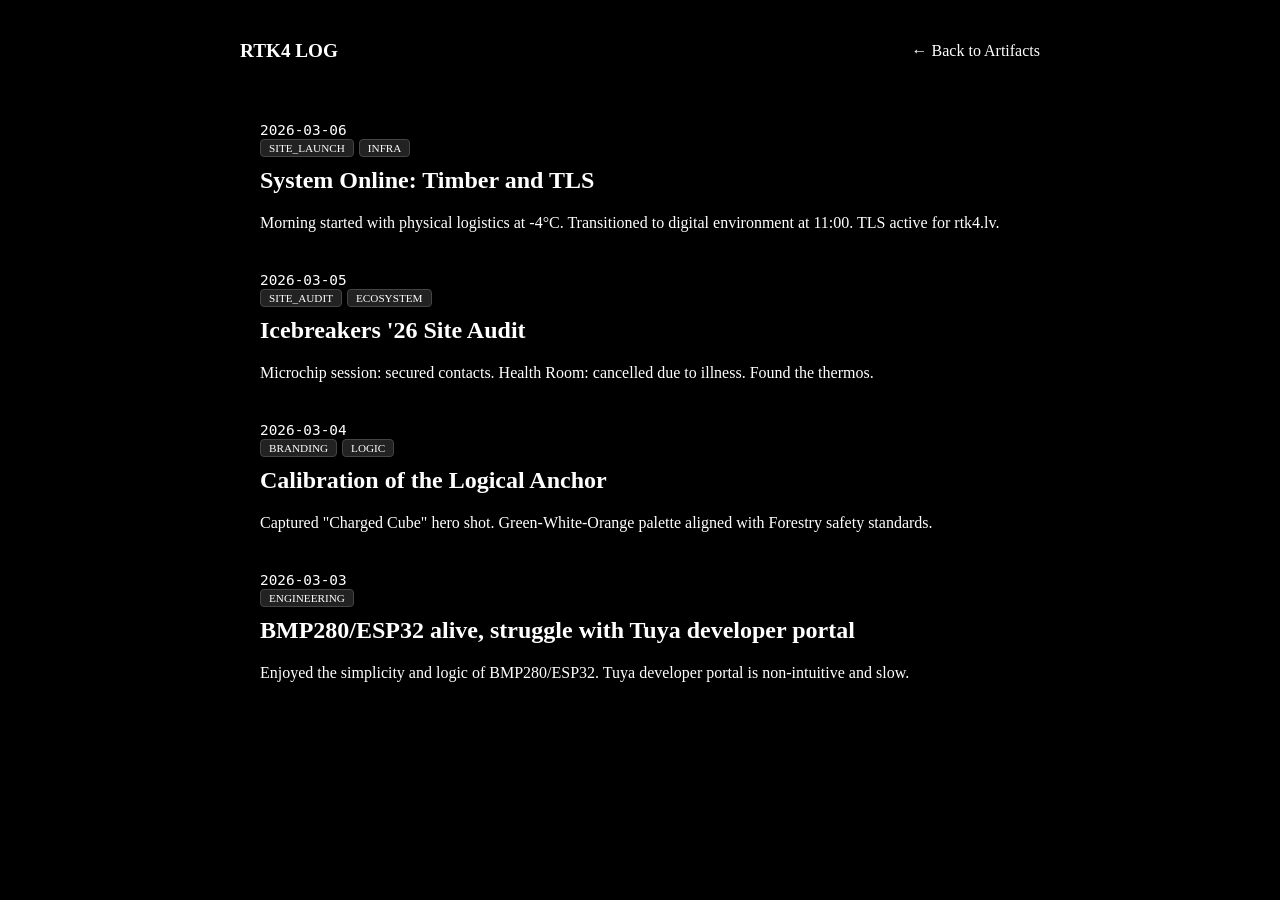
==== log.html @ a102562d "Create log.html" ====
<!DOCTYPE html>
<html lang="en">
<head>
    <meta charset="UTF-8">
    <title>RTK4 | Lab Log</title>
    <link rel="stylesheet" href="style.css">
    <style>
        .log-entry { border-left: 2px solid var(--forest-green); padding-left: 20px; margin-bottom: 40px; }
        .log-date { font-family: monospace; color: var(--forest-green); font-size: 0.9rem; }
        .log-tag { display: inline-block; background: #222; padding: 2px 8px; border-radius: 4px; font-size: 0.7rem; margin-right: 5px; border: 1px solid #444; }
    </style>
</head>
<body style="background: #000; color: #fff; max-width: 800px; margin: 0 auto; padding: 20px;">

    <header style="padding: 20px 0; border-bottom: 1px solid var(--forest-green); display: flex; justify-content: space-between; align-items: center; margin-bottom: 40px;">
        <div style="font-weight: bold; font-size: 1.2rem;">RTK4 <span style="color: var(--forest-green);">LOG</span></div>
        <nav><a href="index.html" style="color: #fff; text-decoration: none;">← Back to Artifacts</a></nav>
    </header>

    <div id="log-container">Loading log entries...</div>

    <script>
        async function loadLog() {
            try {
                const response = await fetch('log.csv');
                const data = await response.text();
                const rows = data.split('\n').slice(1); // Skip header row
                const container = document.getElementById('log-container');
                container.innerHTML = ''; // Clear loading text

                rows.forEach(row => {
                    if (row.trim() === '') return;
                    const [date, tags, title, content] = row.split(';');
                    
                    const tagHtml = tags.split(',').map(t => `<span class="log-tag">${t}</span>`).join('');
                    
                    const entryHtml = `
                        <div class="log-entry">
                            <div class="log-date">${date}</div>
                            <div>${tagHtml}</div>
                            <h2 style="margin-top: 10px;">${title}</h2>
                            <p>${content}</p>
                        </div>
                    `;
                    container.innerHTML += entryHtml;
                });
            } catch (error) {
                document.getElementById('log-container').innerHTML = 'Error loading logs.';
            }
        }
        loadLog();
    </script>
</body>
</html>
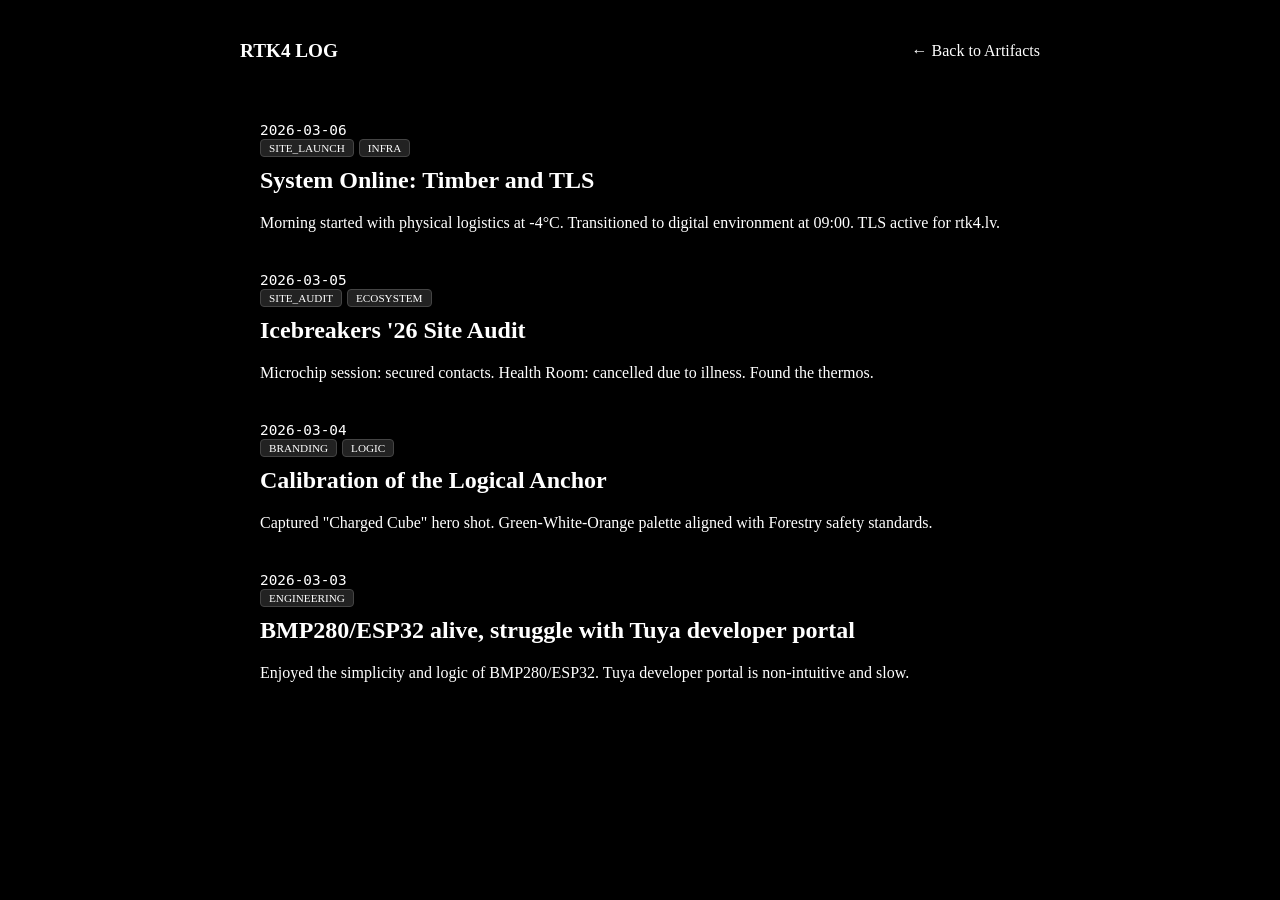
==== commit 70e17186: "Update log.html" ====
--- a/log.html
+++ b/log.html
@@ -9,6 +9,38 @@
         .log-date { font-family: monospace; color: var(--forest-green); font-size: 0.9rem; }
         .log-tag { display: inline-block; background: #222; padding: 2px 8px; border-radius: 4px; font-size: 0.7rem; margin-right: 5px; border: 1px solid #444; }
     </style>
+
+    <script async src="https://www.googletagmanager.com/gtag/js?id=G-XXXXXXXXXX"></script>
+    <script>
+      window.dataLayer = window.dataLayer || [];
+      function gtag(){dataLayer.push(arguments);}
+      
+      // Default to denied for GDPR compliance
+      gtag('consent', 'default', {
+        'ad_storage': 'denied',
+        'analytics_storage': 'denied'
+      });
+    
+      gtag('js', new Date());
+      gtag('config', 'G-FEQLP35CE9');
+    </script>
+    
+    <style>
+        #cookie-banner {
+            position: fixed; bottom: 20px; left: 50%; transform: translateX(-50%);
+            width: 90%; max-width: 600px;
+            background: #111; border: 1px solid var(--forest-green);
+            color: #fff; padding: 20px; border-radius: 8px;
+            box-shadow: 0 10px 30px rgba(0,0,0,0.5);
+            z-index: 9999; display: none; font-size: 0.9rem;
+        }
+        .cookie-btn {
+            padding: 8px 16px; border-radius: 4px; border: none; cursor: pointer; font-weight: 600;
+        }
+        .accept-btn { background: var(--forest-green); color: white; margin-right: 10px; }
+        .deny-btn { background: #333; color: #ccc; }
+    </style>    
+
 </head>
 <body style="background: #000; color: #fff; max-width: 800px; margin: 0 auto; padding: 20px;">
 
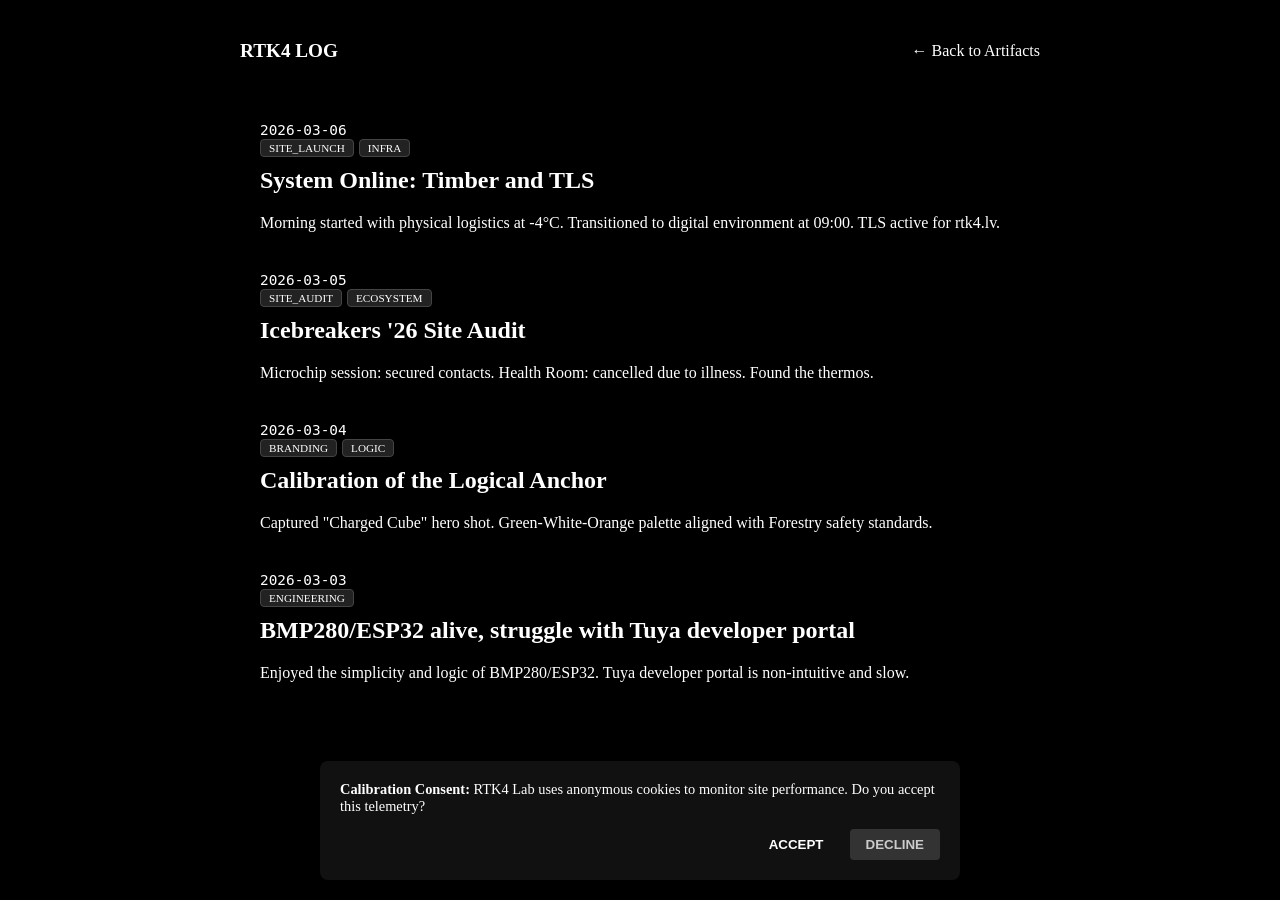
==== commit 95963316: "Update log.html" ====
--- a/log.html
+++ b/log.html
@@ -82,5 +82,30 @@
         }
         loadLog();
     </script>
+
+    <div id="cookie-banner">
+        <p style="margin-top: 0;"><strong>Calibration Consent:</strong> RTK4 Lab uses anonymous cookies to monitor site performance. Do you accept this telemetry?</p>
+        <div style="display: flex; justify-content: flex-end;">
+            <button class="cookie-btn accept-btn" onclick="acceptCookies()">ACCEPT</button>
+            <button class="cookie-btn deny-btn" onclick="denyCookies()">DECLINE</button>
+        </div>
+    </div>
+    
+    <script>
+        if (!localStorage.getItem('rtk4_consent')) {
+            document.getElementById('cookie-banner').style.display = 'block';
+        }
+    
+        function acceptCookies() {
+            localStorage.setItem('rtk4_consent', 'granted');
+            gtag('consent', 'update', { 'analytics_storage': 'granted' });
+            document.getElementById('cookie-banner').style.display = 'none';
+        }
+    
+        function denyCookies() {
+            localStorage.setItem('rtk4_consent', 'denied');
+            document.getElementById('cookie-banner').style.display = 'none';
+        }
+    </script>
 </body>
 </html>
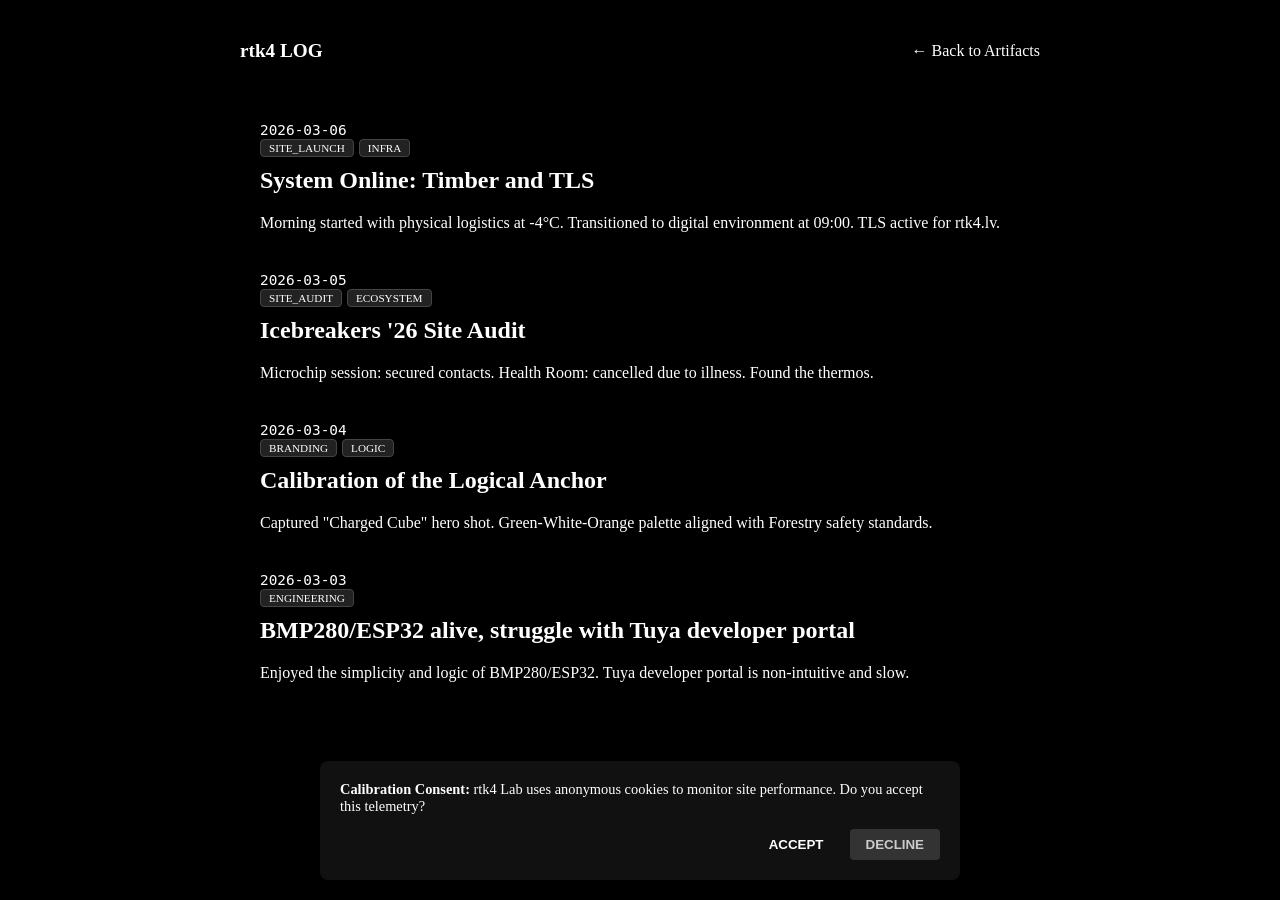
==== commit 6bd98bac: "Update log.html" ====
--- a/log.html
+++ b/log.html
@@ -2,8 +2,29 @@
 <html lang="en">
 <head>
     <meta charset="UTF-8">
-    <title>RTK4 | Lab Log</title>
+    
+    <title>rtk4 | Industrial and Prosumer IoT & High-Precision GNSS Lab</title>
+    <meta name="title" content="rtk4 | Industrial and Prosumer IoT & High-Precision GNSS R&D Lab">
+    <meta property="og:description" content="Architecting high-precision IoT and GNSS assets for industrial forestry and smart infrastructure..">
+    <meta name="keywords" content="rtk4, GNSS, IoT R&D, Forestry 4.0, Precision Forestry, BME280, ESP32, Baltic Tech, Nordic Forestry, Smart Infrastructure, Europe, Janis Tupulis">
+    <meta name="author" content="Janis Tupulis">
+    
+    <meta property="og:type" content="website">
+    <meta property="og:url" content="https://rtk4.lv/">
+    <meta property="og:title" content="rtk4 | Systems R&D Lab">
+    <meta property="og:description" content="Technical agency in Geospatial and Atmospheric logic. Bridging the gap between raw data and 1cm truth.">
+    <meta property="og:image" content="https://rtk4.lv/ChargdCubeWinner.jpeg">
+    
+    <meta property="twitter:card" content="summary_large_image">
+    <meta property="twitter:url" content="https://rtk4.lv/">
+    <meta property="twitter:title" content="rtk4 | Systems R&D Lab">
+    <meta property="twitter:description" content="High-precision IoT assets for industrial forestry and autonomous infrastructure mapping.">
+    <meta property="twitter:image" content="https://rtk4.lv/ChargdCubeWinner.jpeg">
+    
+    <meta name="geo.region" content="LV;EE;LT;SE;FI;NO;DE;PL">
+    <meta name="geo.placename" content="Northern Europe">
     <link rel="stylesheet" href="style.css">
+
     <style>
         .log-entry { border-left: 2px solid var(--forest-green); padding-left: 20px; margin-bottom: 40px; }
         .log-date { font-family: monospace; color: var(--forest-green); font-size: 0.9rem; }
@@ -45,7 +66,7 @@
 <body style="background: #000; color: #fff; max-width: 800px; margin: 0 auto; padding: 20px;">
 
     <header style="padding: 20px 0; border-bottom: 1px solid var(--forest-green); display: flex; justify-content: space-between; align-items: center; margin-bottom: 40px;">
-        <div style="font-weight: bold; font-size: 1.2rem;">RTK4 <span style="color: var(--forest-green);">LOG</span></div>
+        <div style="font-weight: bold; font-size: 1.2rem;">rtk4 <span style="color: var(--forest-green);">LOG</span></div>
         <nav><a href="index.html" style="color: #fff; text-decoration: none;">← Back to Artifacts</a></nav>
     </header>
 
@@ -84,7 +105,7 @@
     </script>
 
     <div id="cookie-banner">
-        <p style="margin-top: 0;"><strong>Calibration Consent:</strong> RTK4 Lab uses anonymous cookies to monitor site performance. Do you accept this telemetry?</p>
+        <p style="margin-top: 0;"><strong>Calibration Consent:</strong> rtk4 Lab uses anonymous cookies to monitor site performance. Do you accept this telemetry?</p>
         <div style="display: flex; justify-content: flex-end;">
             <button class="cookie-btn accept-btn" onclick="acceptCookies()">ACCEPT</button>
             <button class="cookie-btn deny-btn" onclick="denyCookies()">DECLINE</button>
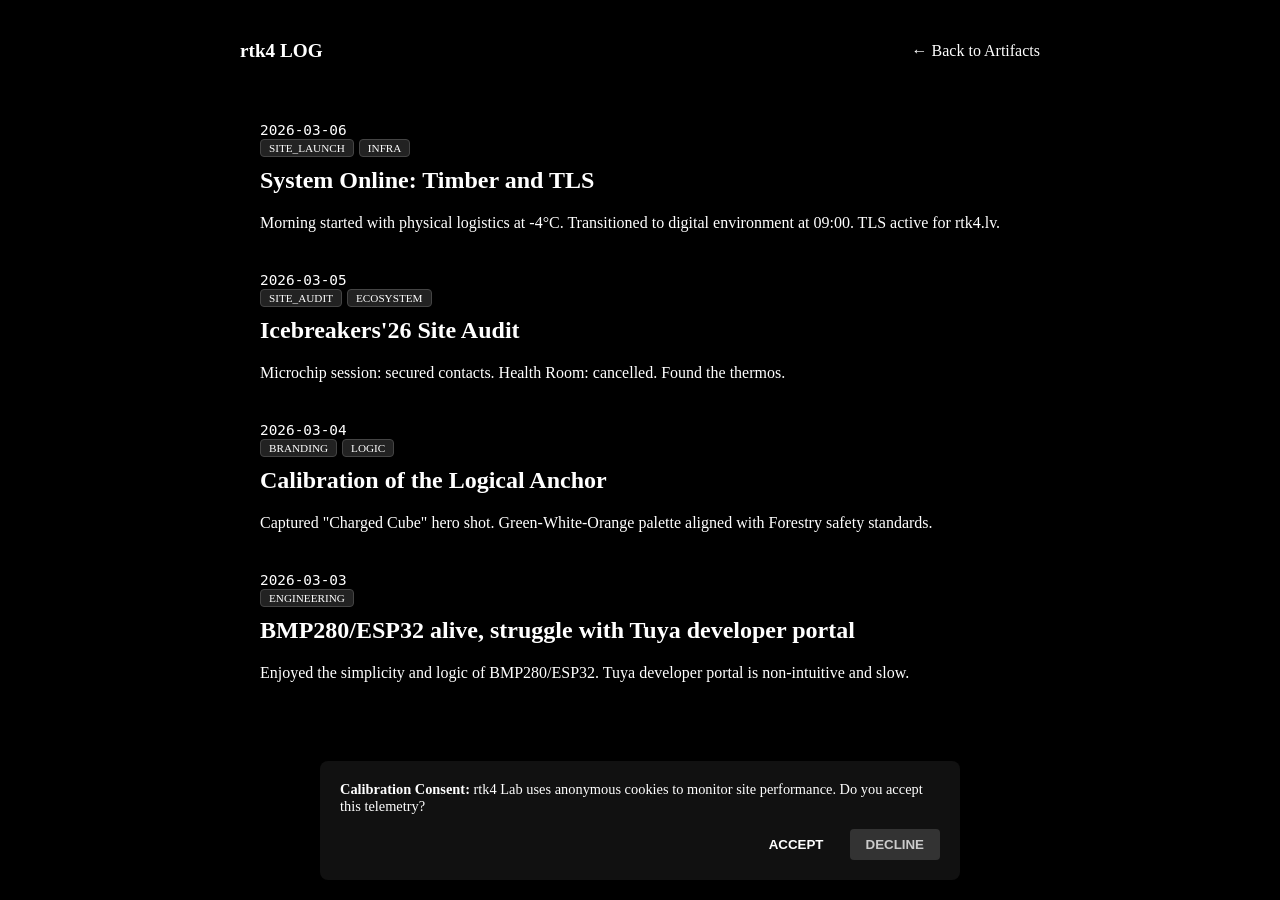
==== commit 96b35d8f: "Update log.html" ====
--- a/log.html
+++ b/log.html
@@ -62,6 +62,8 @@
         .deny-btn { background: #333; color: #ccc; }
     </style>    
 
+    <link rel="icon" href="rtk4logo.png">
+        
 </head>
 <body style="background: #000; color: #fff; max-width: 800px; margin: 0 auto; padding: 20px;">
 
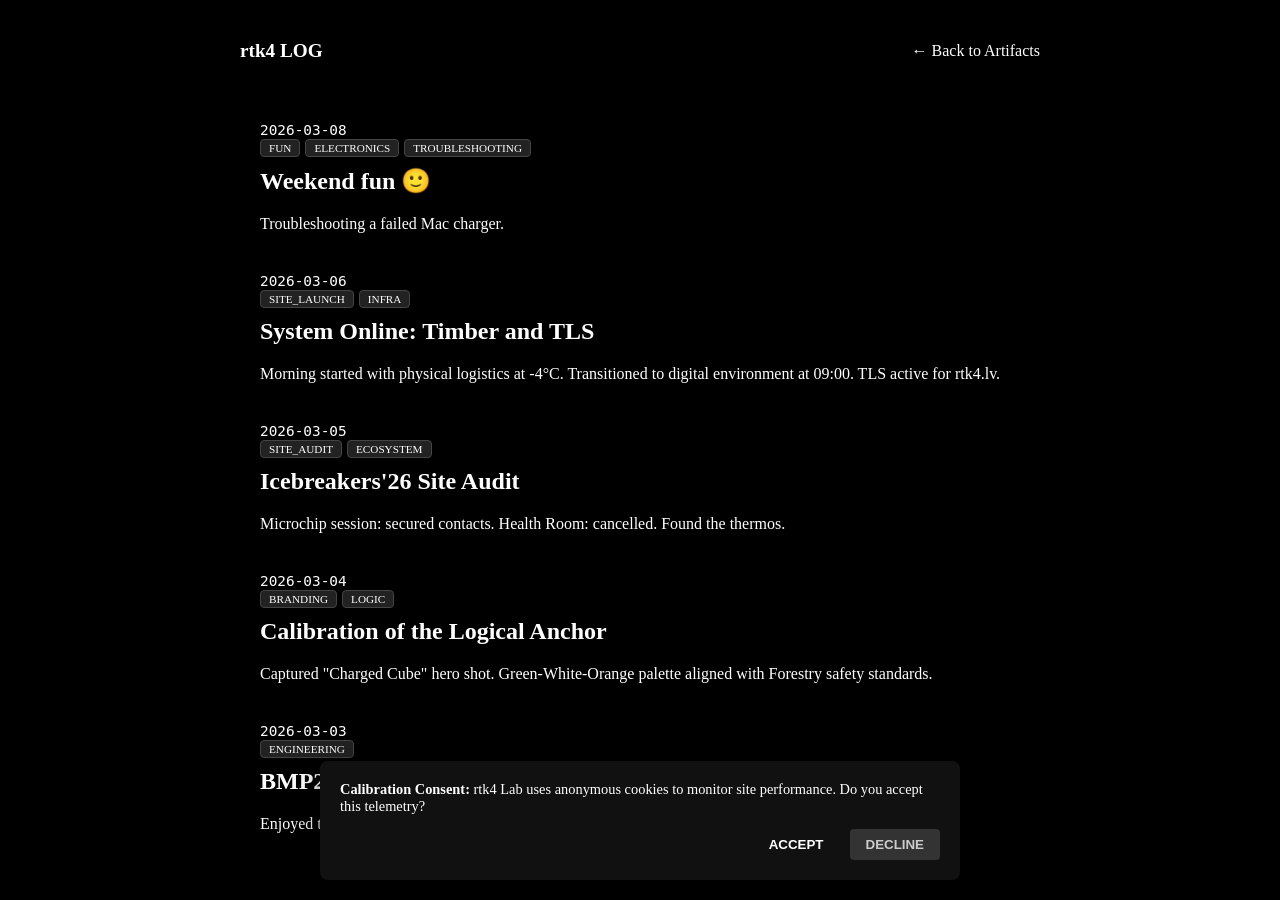
==== commit f9239648: "Update log.html" ====
--- a/log.html
+++ b/log.html
@@ -3,7 +3,7 @@
 <head>
     <meta charset="UTF-8">
     
-    <title>rtk4 | Industrial and Prosumer IoT & High-Precision GNSS Lab</title>
+    <title>rtk4 | Industrial and Prosumer IoT & High-Precision GNSS Lab Log</title>
     <meta name="title" content="rtk4 | Industrial and Prosumer IoT & High-Precision GNSS R&D Lab">
     <meta property="og:description" content="Architecting high-precision IoT and GNSS assets for industrial forestry and smart infrastructure..">
     <meta name="keywords" content="rtk4, GNSS, IoT R&D, Forestry 4.0, Precision Forestry, BME280, ESP32, Baltic Tech, Nordic Forestry, Smart Infrastructure, Europe, Janis Tupulis">
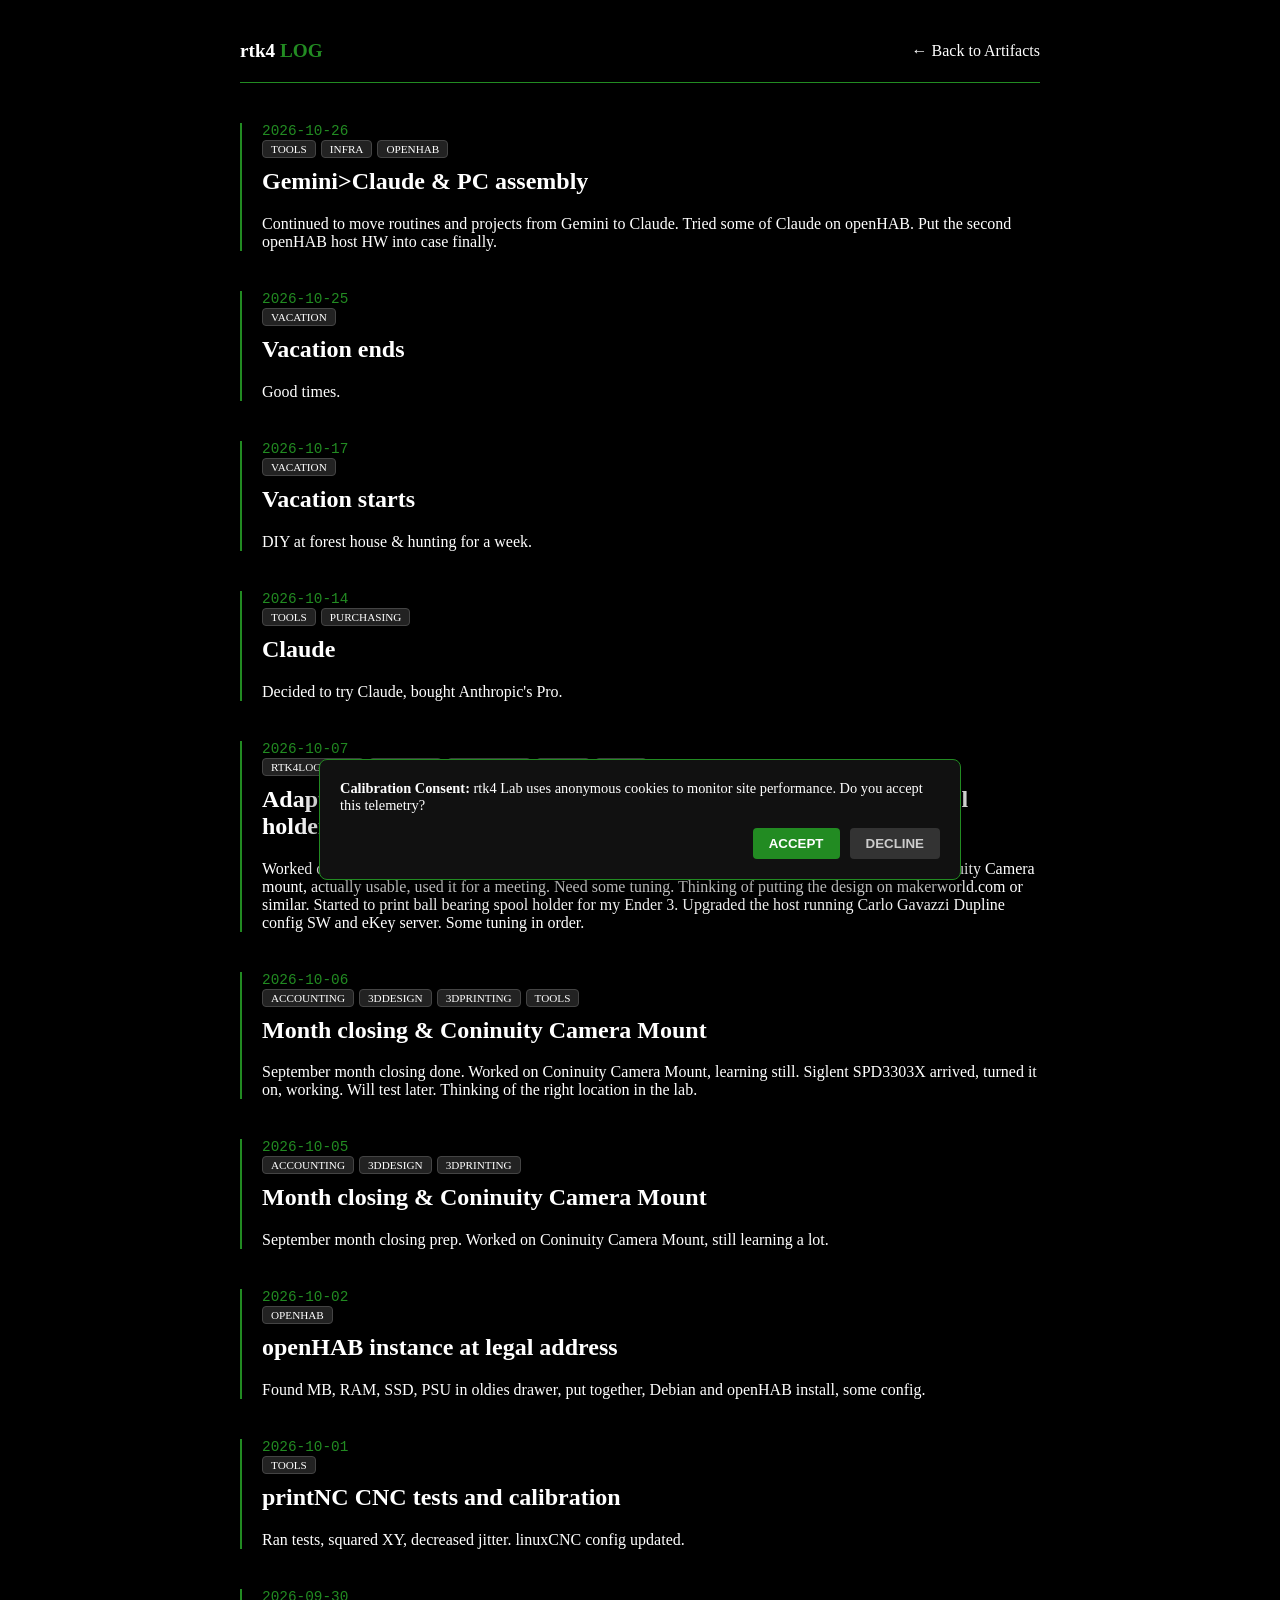
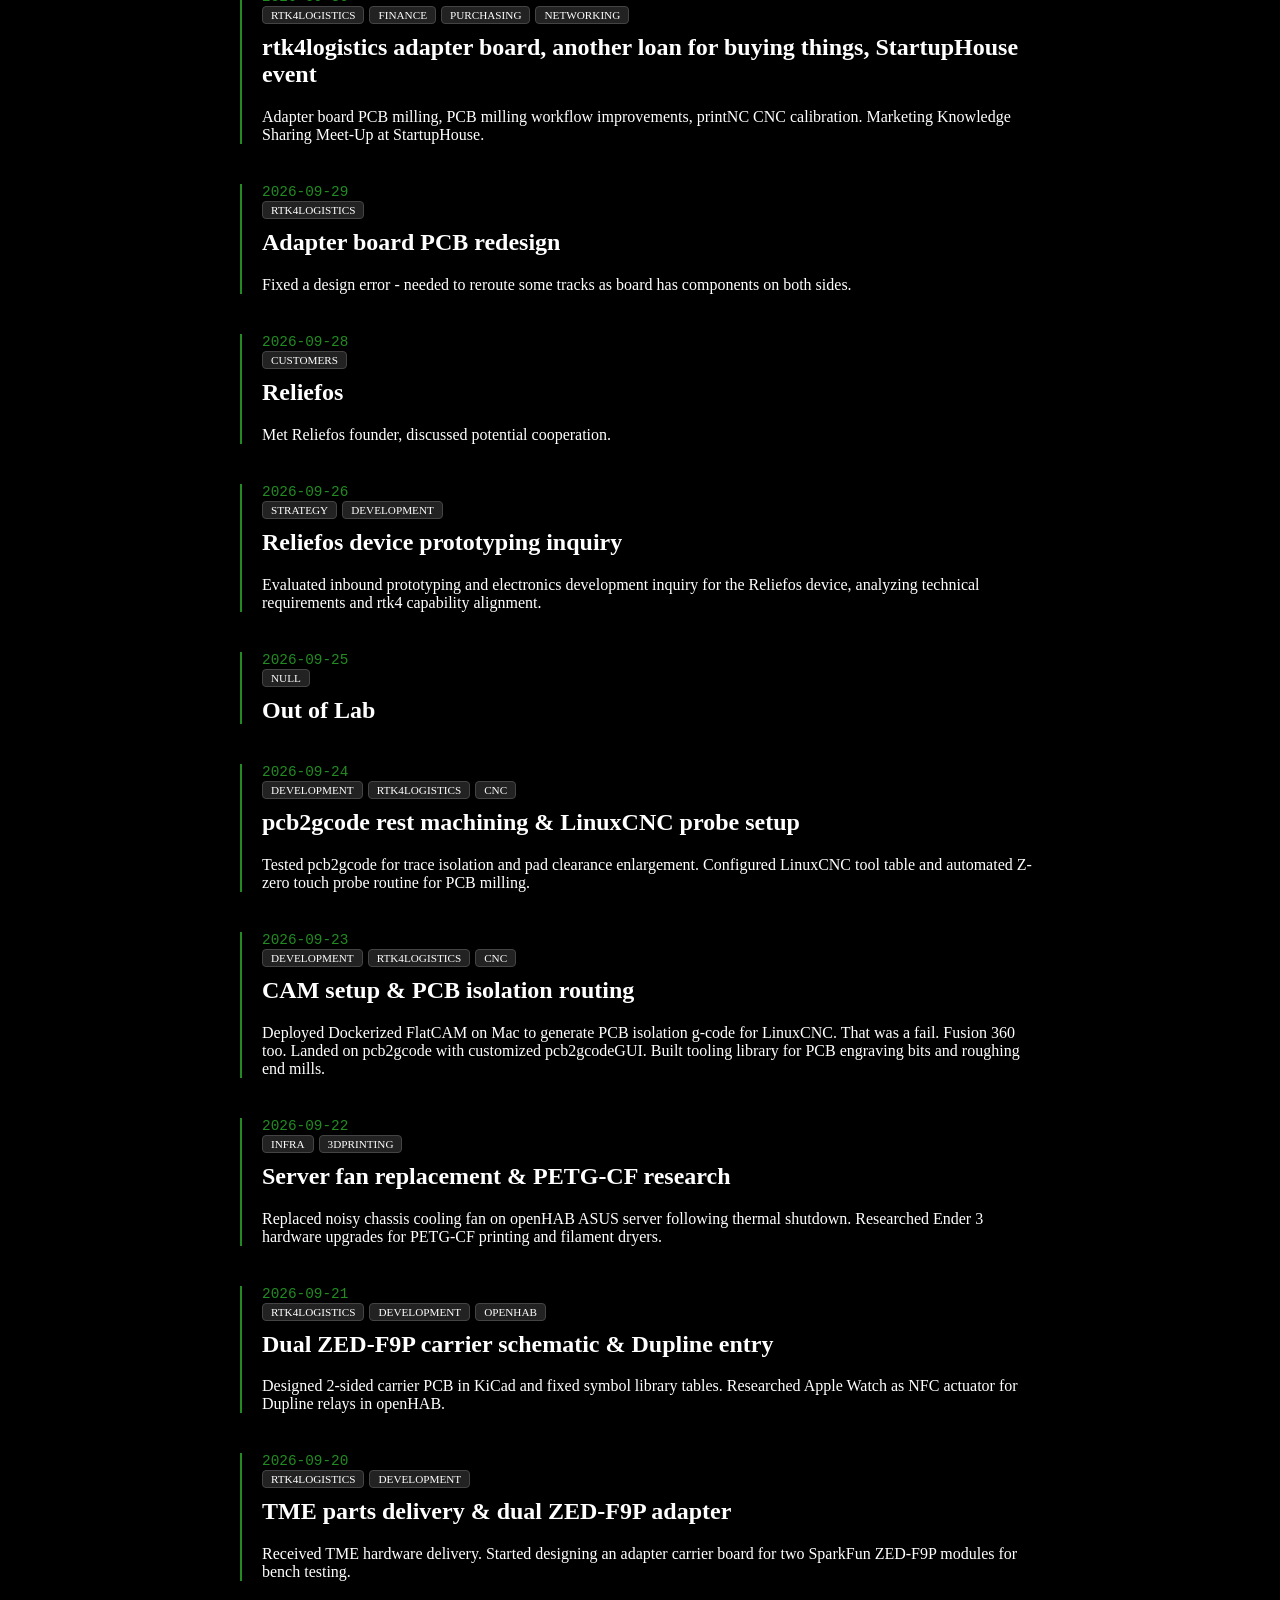
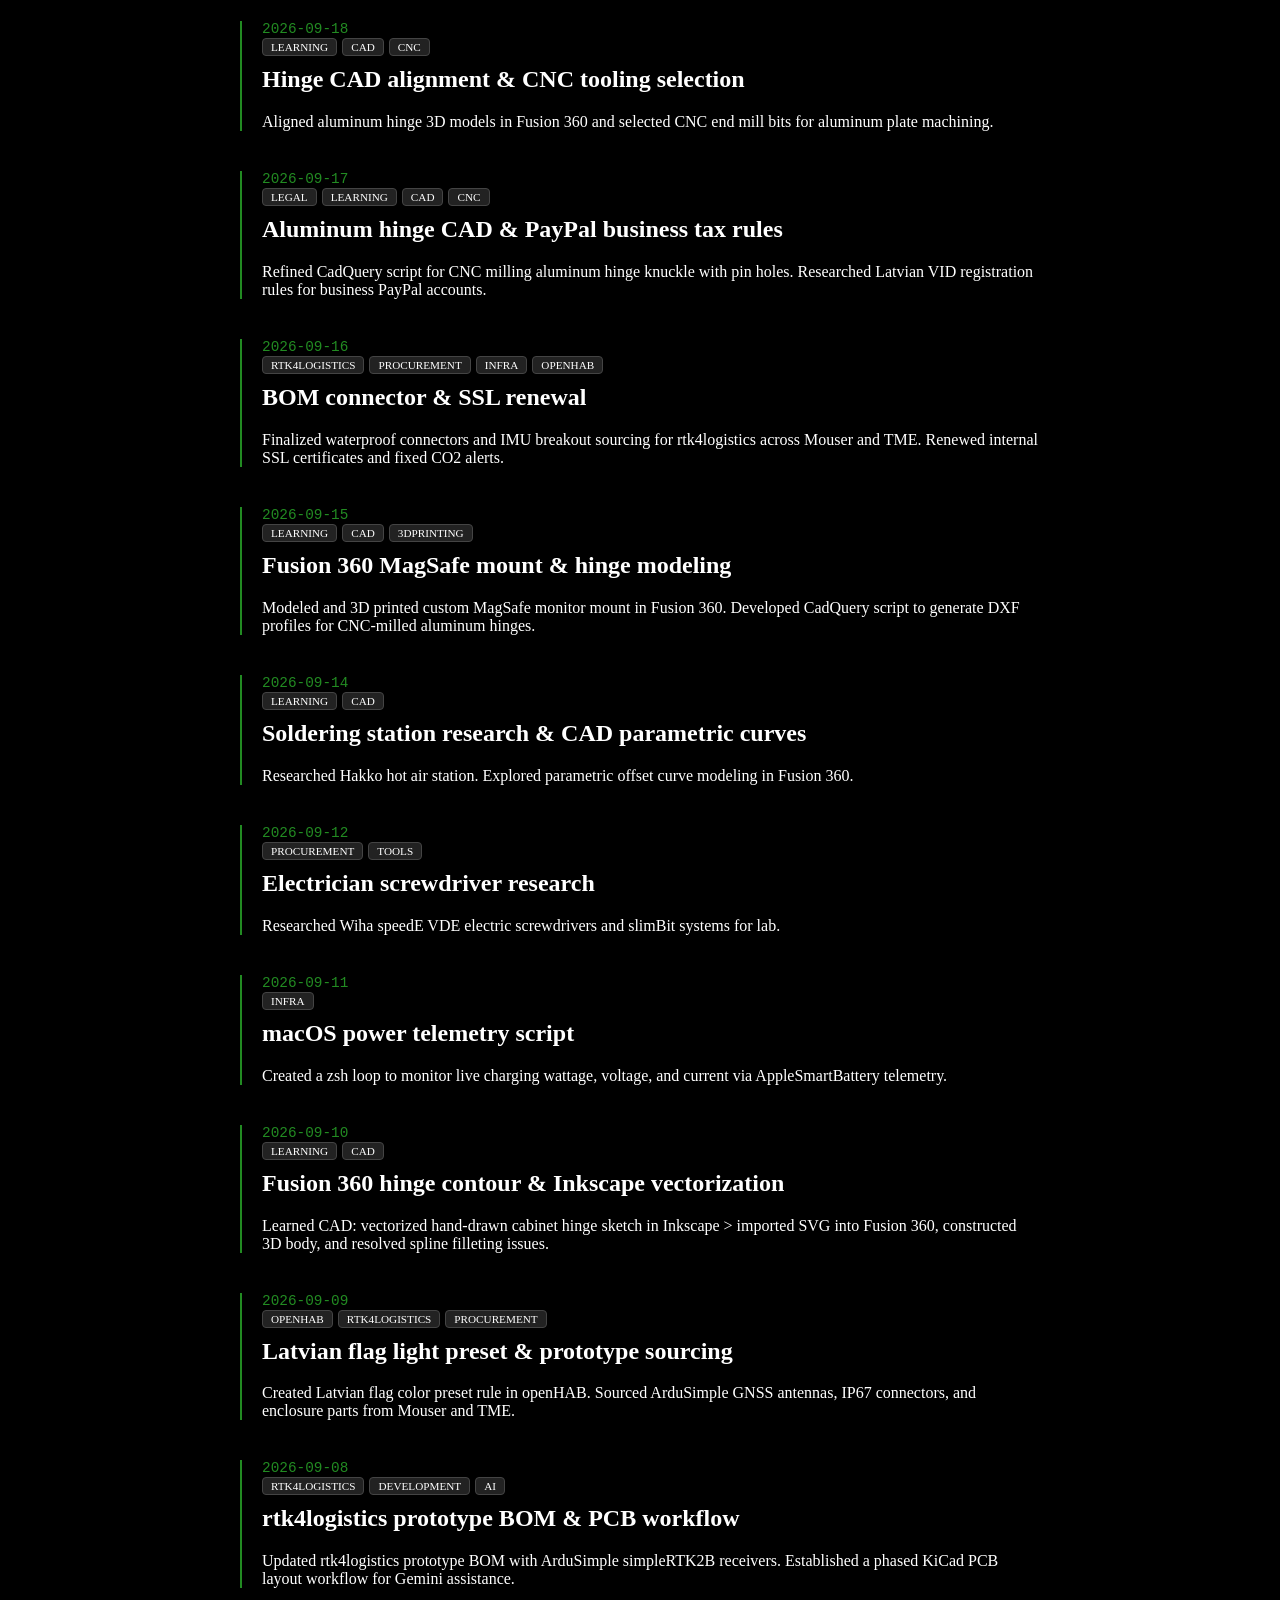
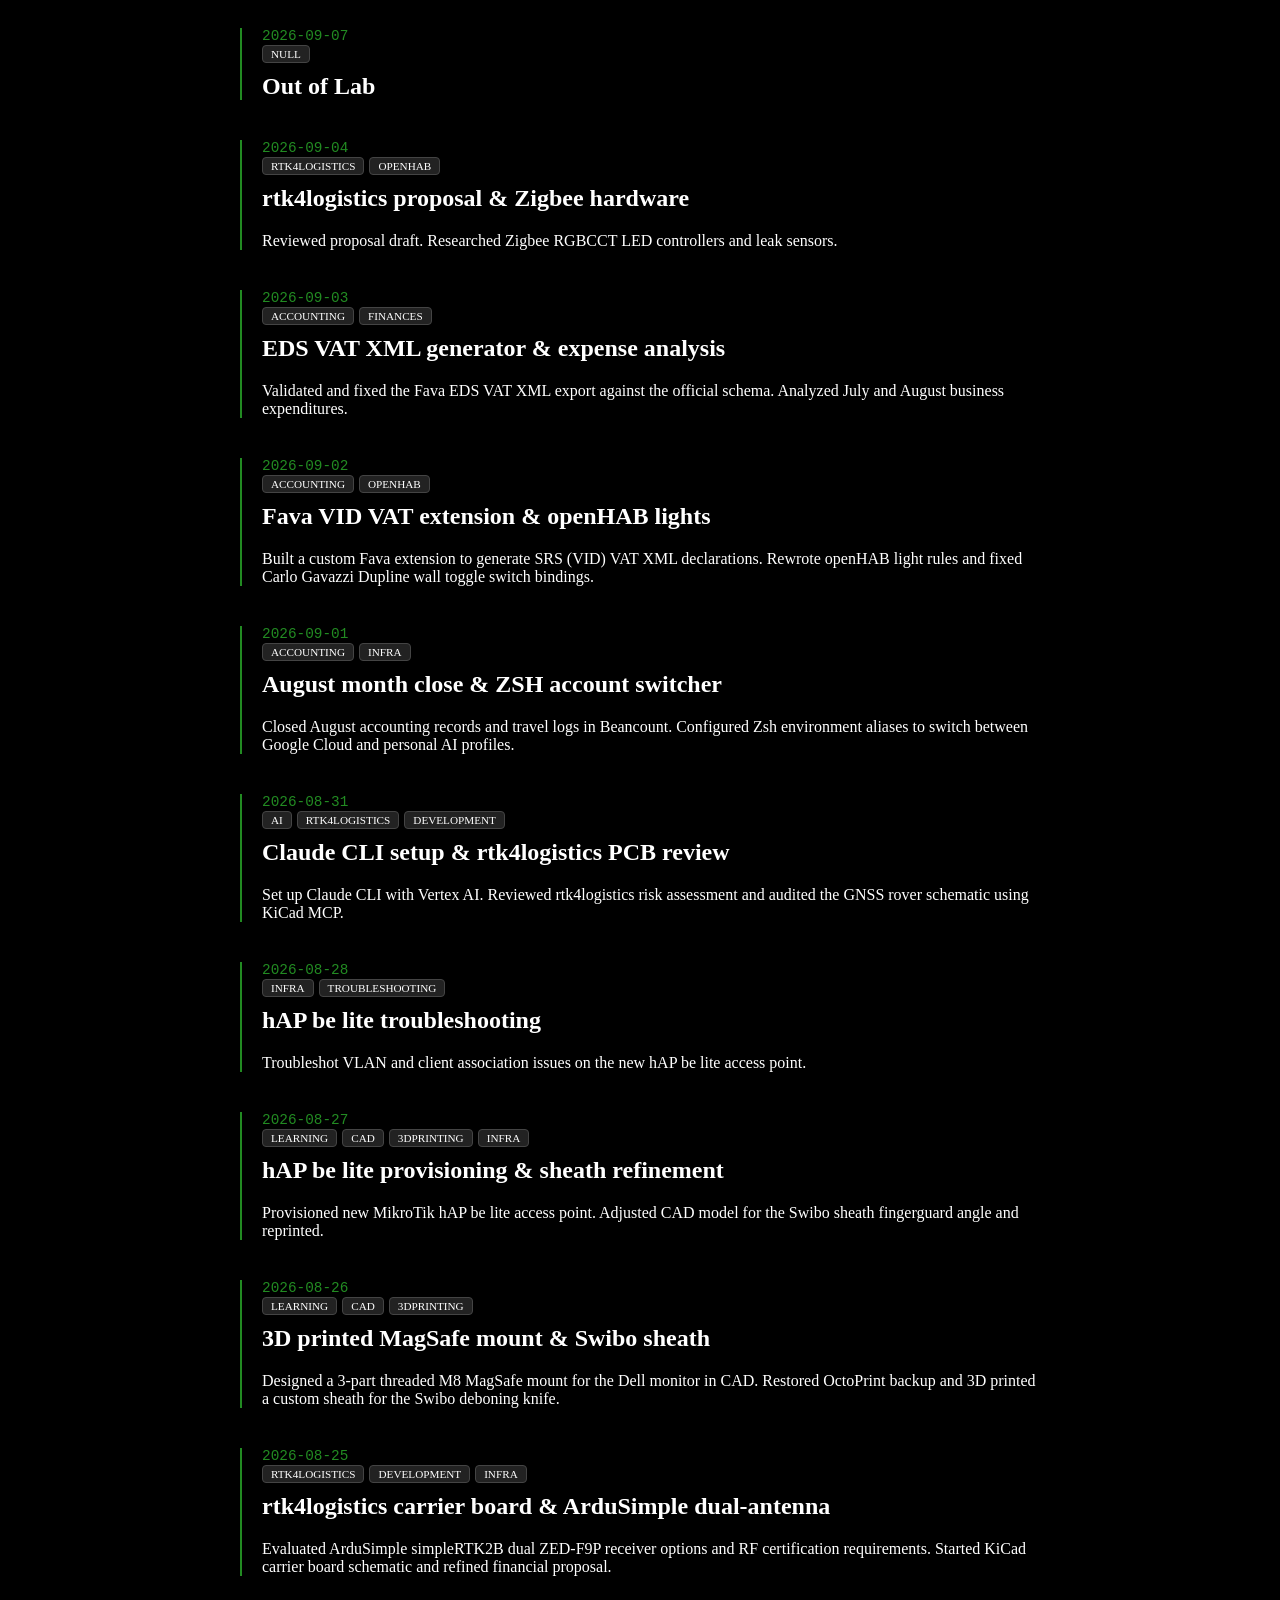
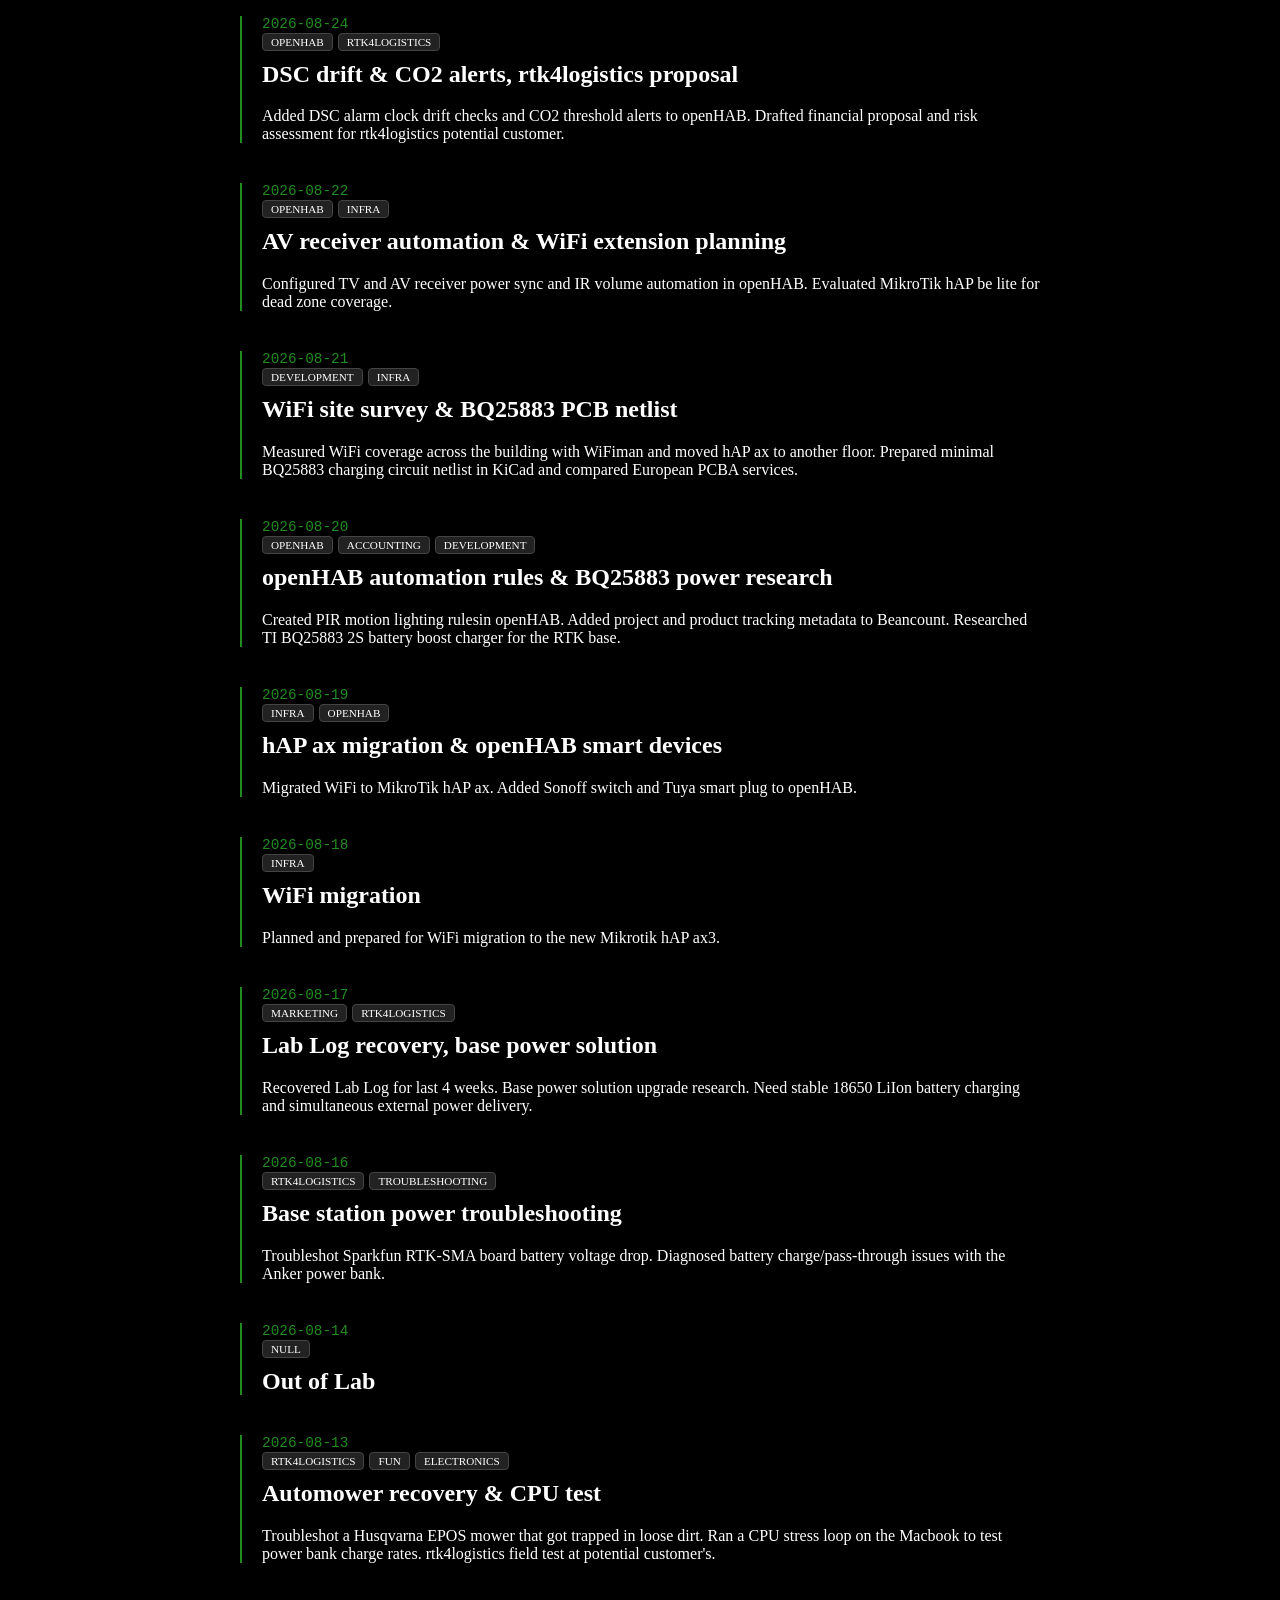
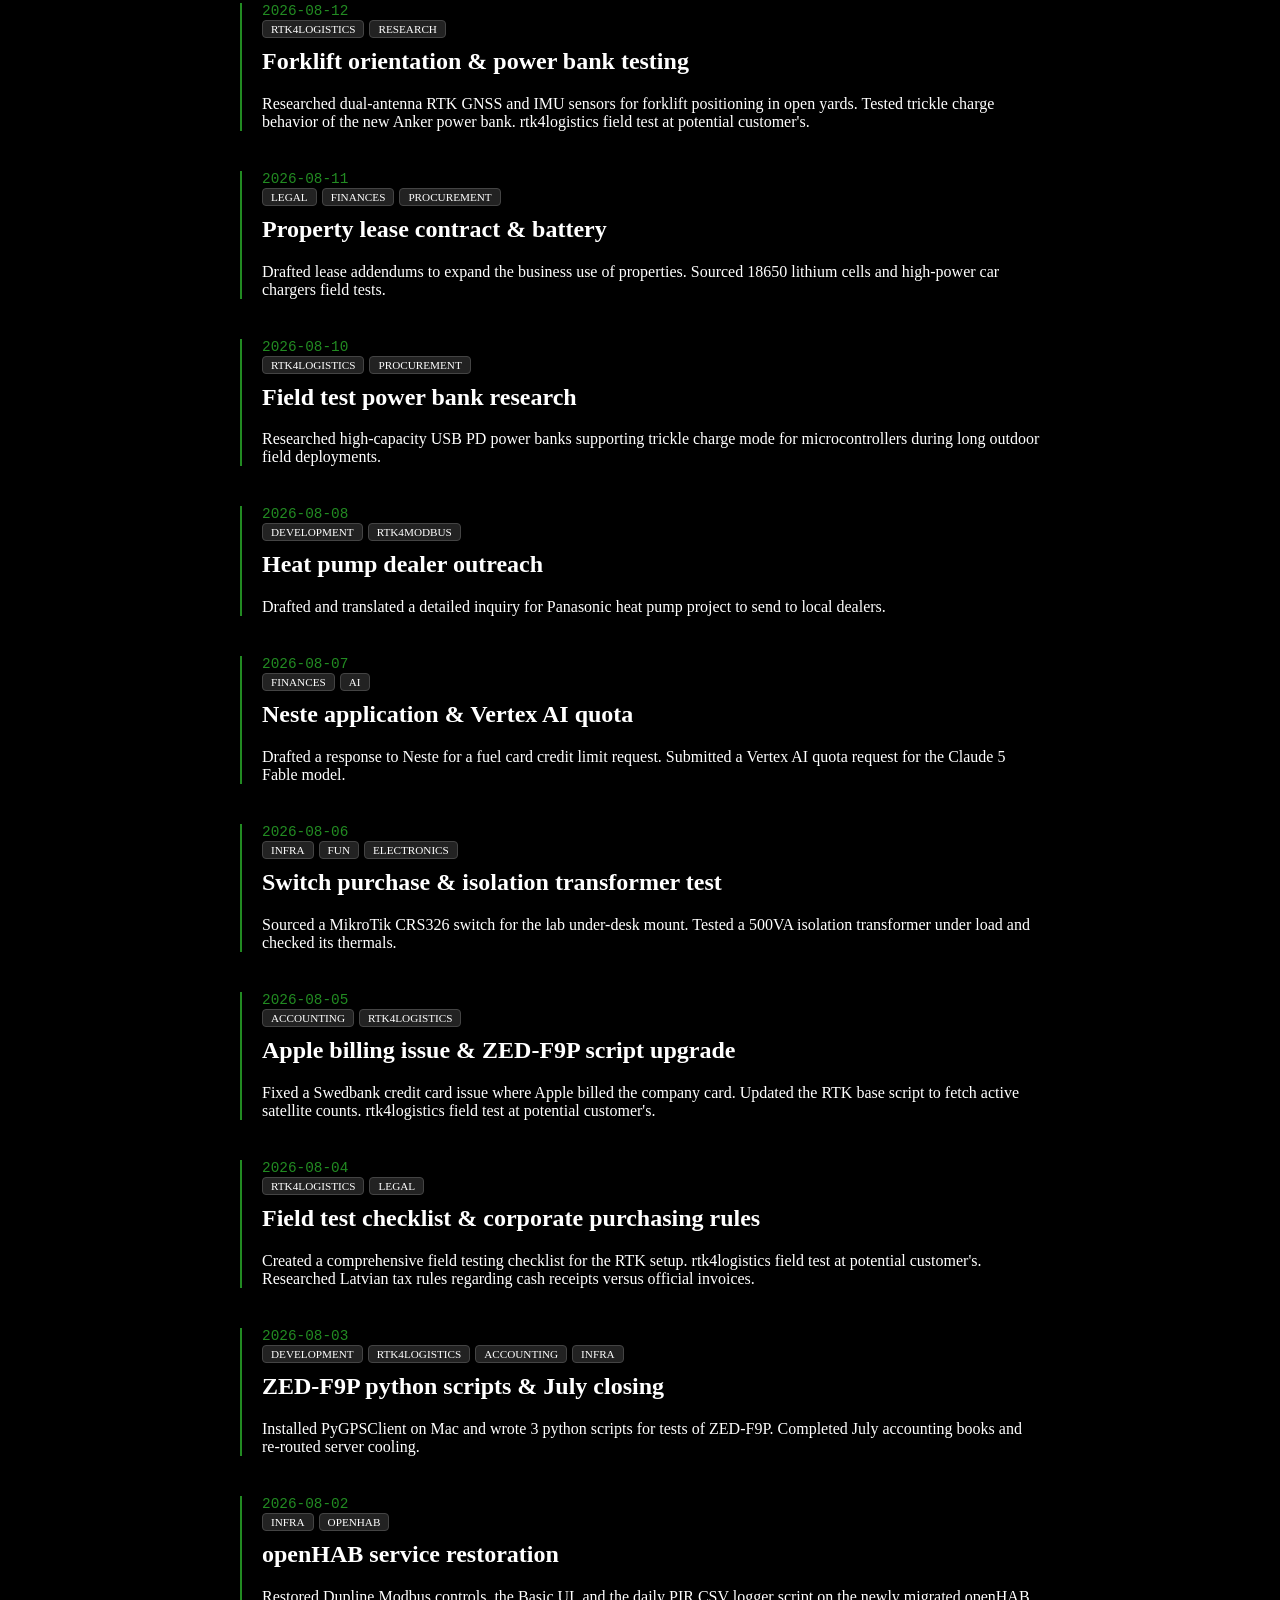
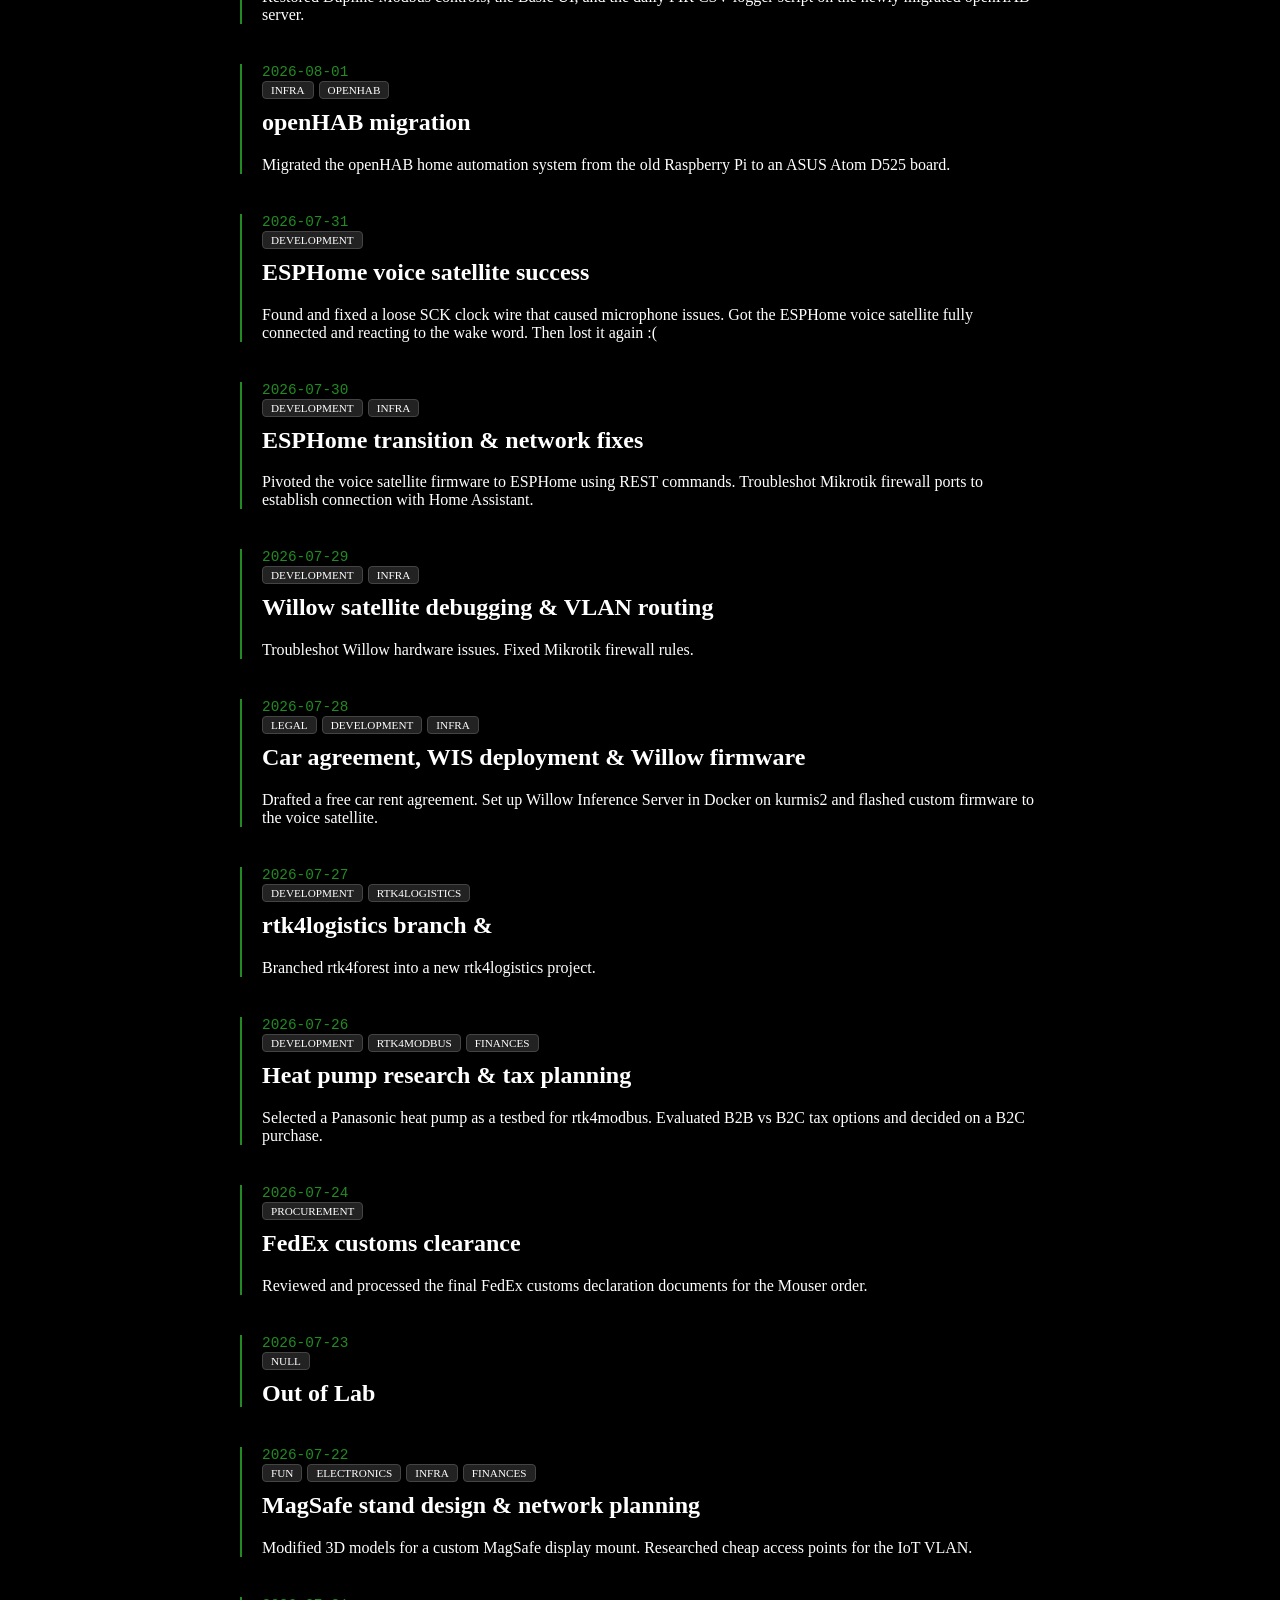
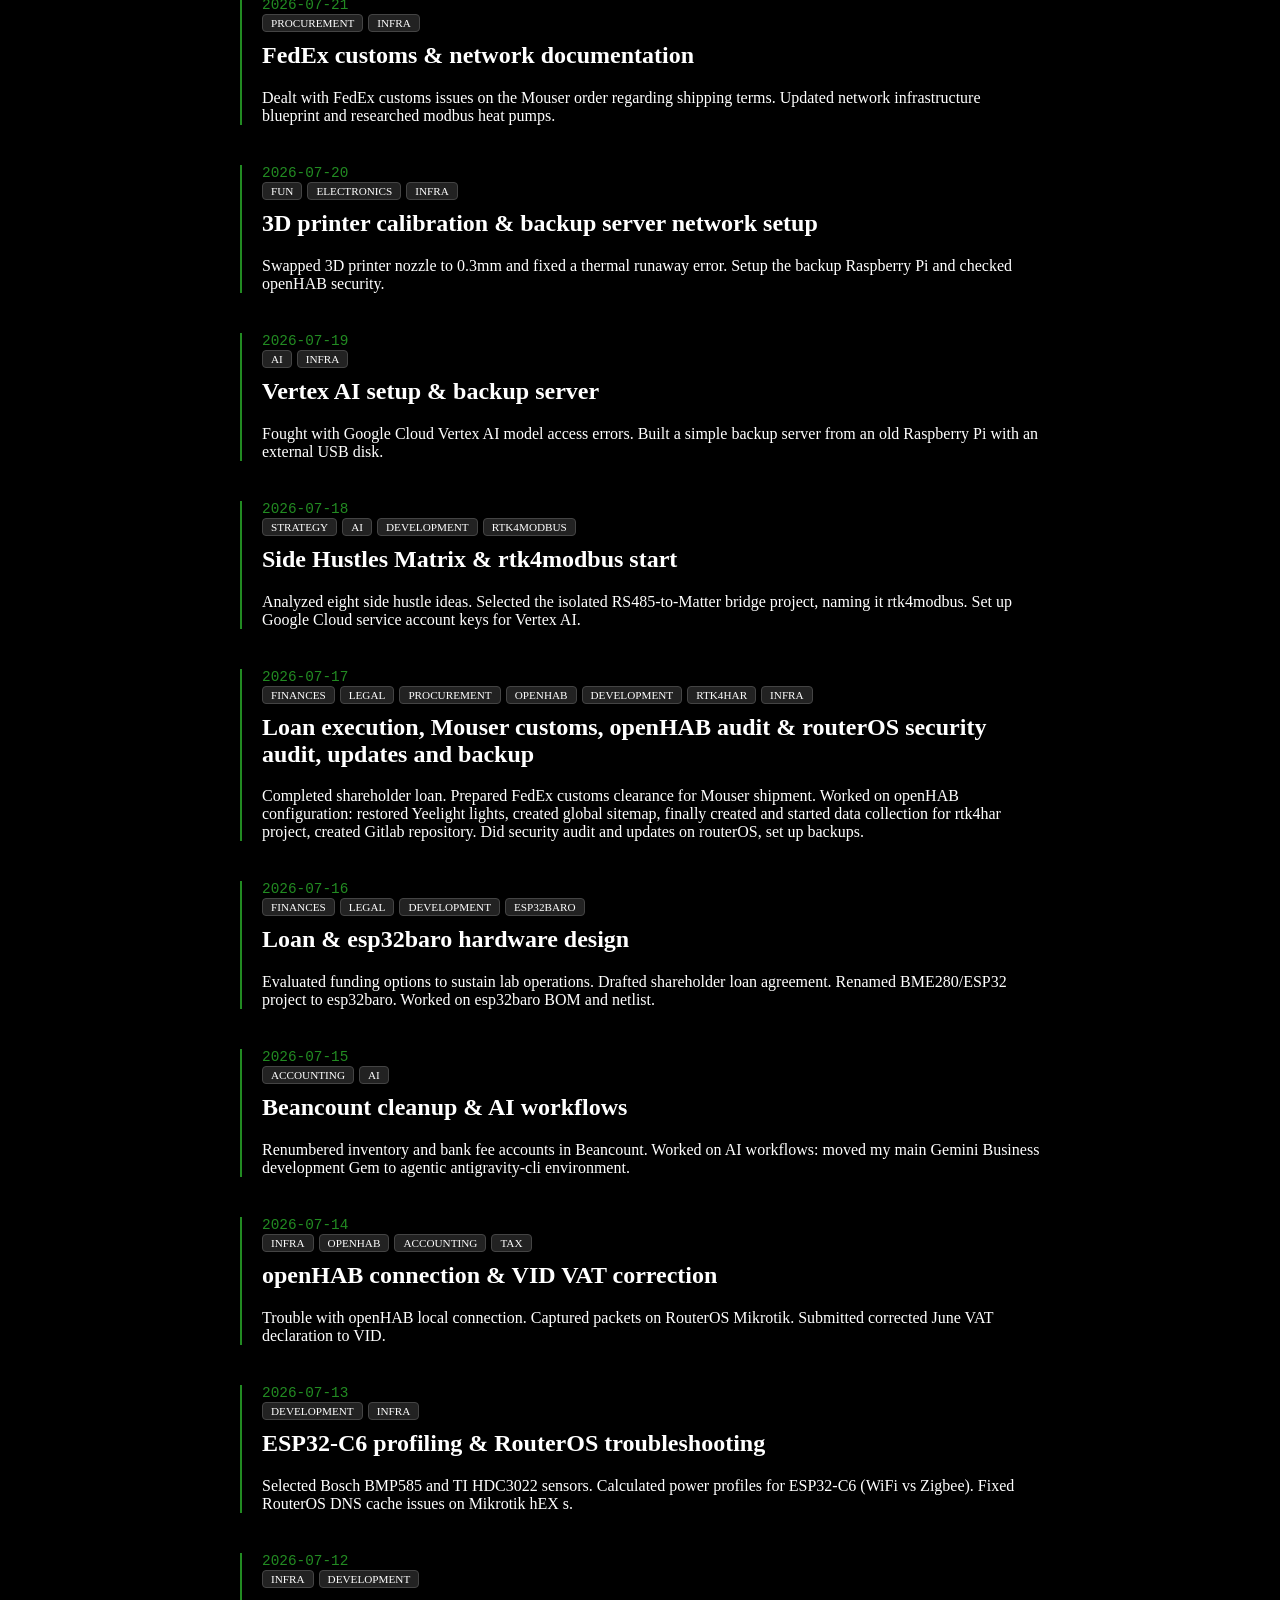
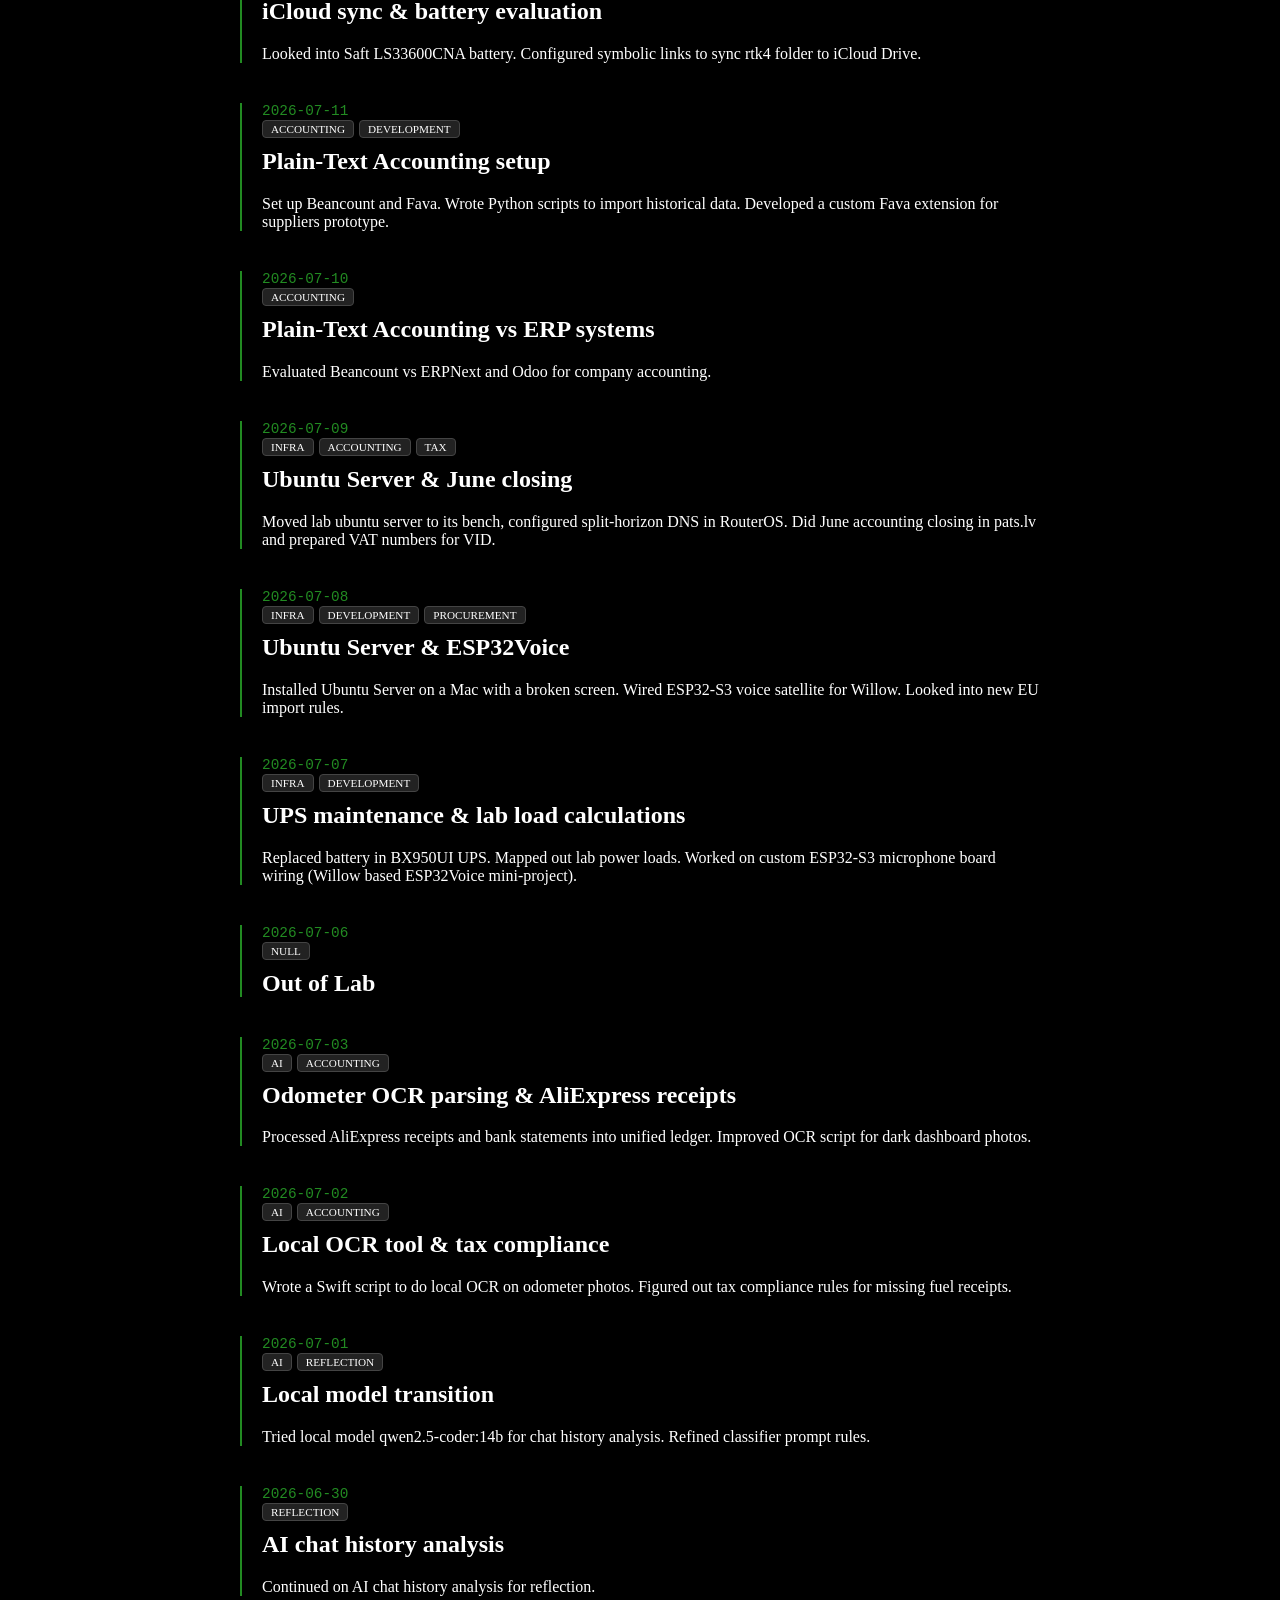
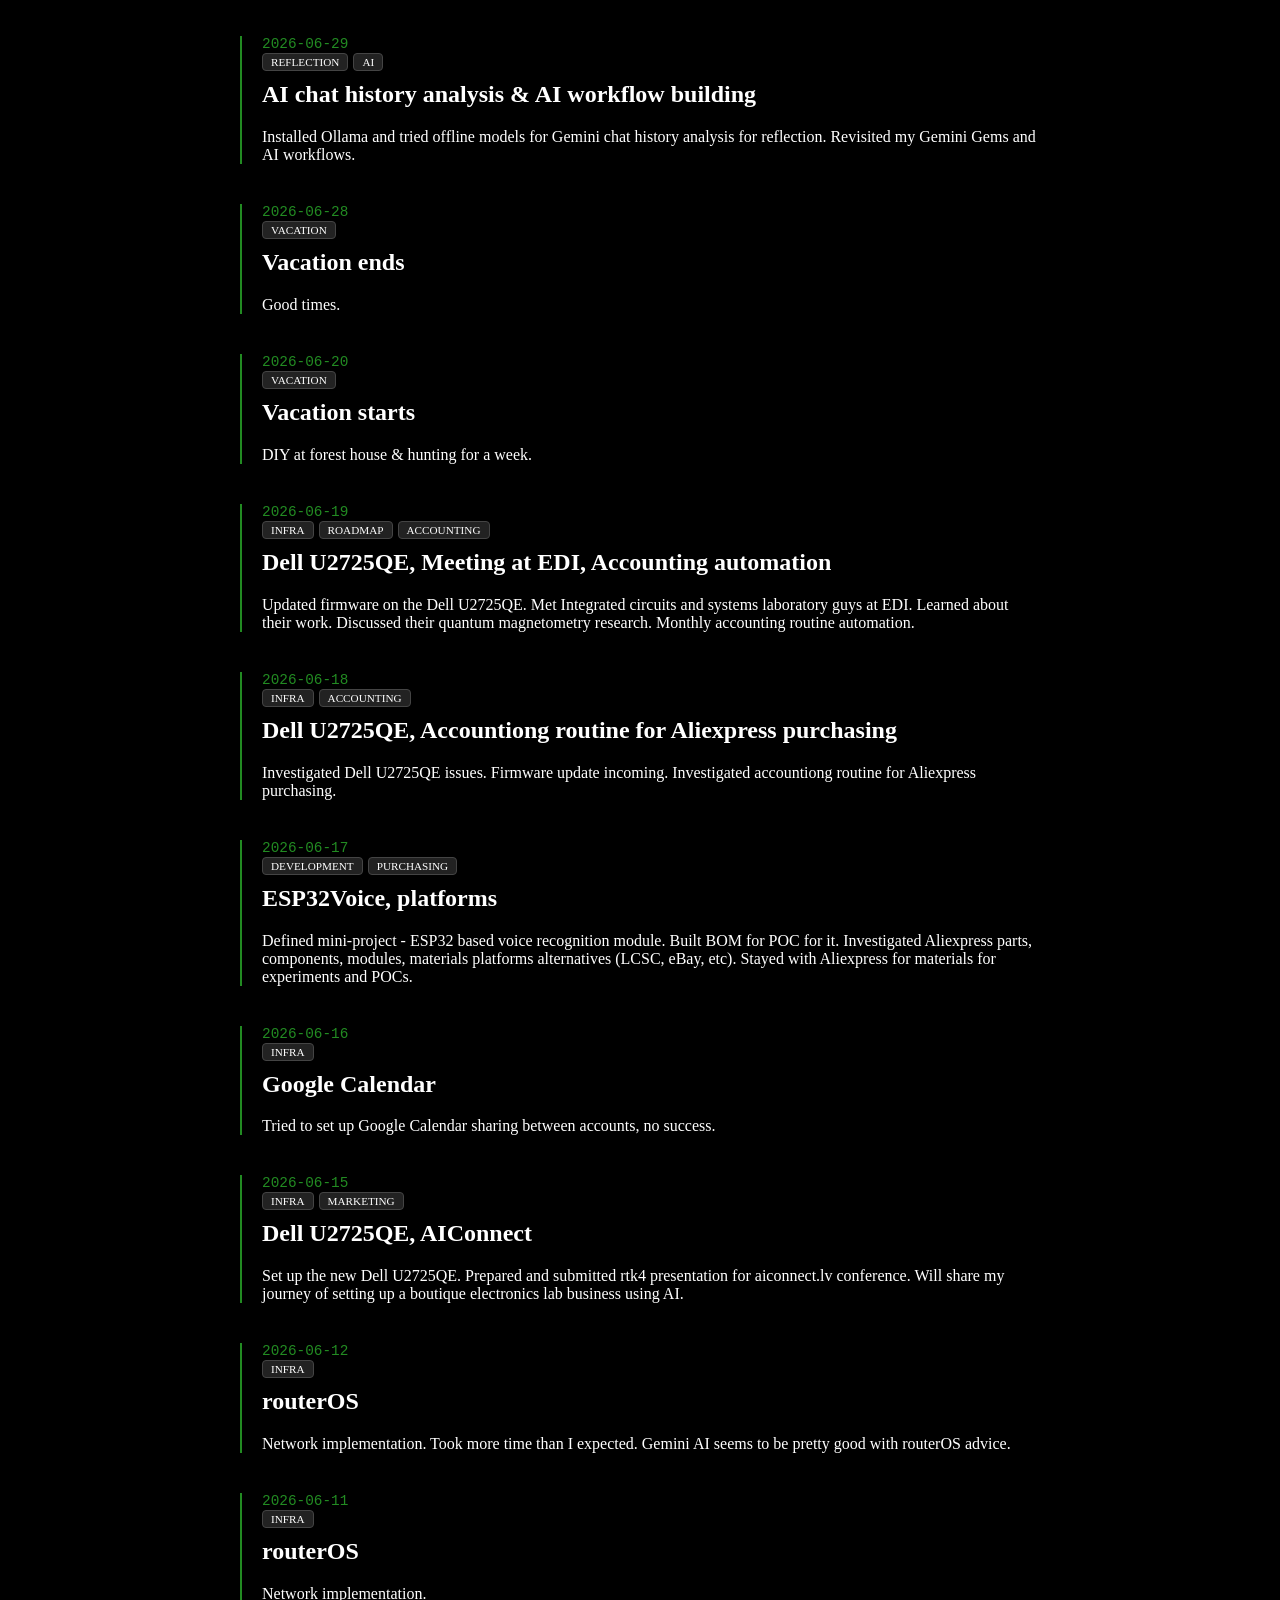
==== commit 04599192: "Fix analytics ID and consent, missing style.css, meta tags, image sizes" ====
--- a/log.html
+++ b/log.html
@@ -2,21 +2,22 @@
 <html lang="en">
 <head>
     <meta charset="UTF-8">
+    <meta name="viewport" content="width=device-width, initial-scale=1.0">
     
     <title>rtk4 | Industrial and Prosumer IoT & High-Precision GNSS Lab Log</title>
     <meta name="title" content="rtk4 | Industrial and Prosumer IoT & High-Precision GNSS R&D Lab">
-    <meta property="og:description" content="Architecting high-precision IoT and GNSS assets for industrial forestry and smart infrastructure..">
+    <meta name="description" content="Architecting high-precision IoT and GNSS assets for industrial forestry and smart infrastructure.">
+    <meta property="og:description" content="Architecting high-precision IoT and GNSS assets for industrial forestry and smart infrastructure.">
     <meta name="keywords" content="rtk4, GNSS, IoT R&D, Forestry 4.0, Precision Forestry, BME280, ESP32, Baltic Tech, Nordic Forestry, Smart Infrastructure, Europe, Janis Tupulis">
     <meta name="author" content="Janis Tupulis">
     
     <meta property="og:type" content="website">
-    <meta property="og:url" content="https://rtk4.lv/">
+    <meta property="og:url" content="https://rtk4.lv/log.html">
     <meta property="og:title" content="rtk4 | Systems R&D Lab">
-    <meta property="og:description" content="Technical agency in Geospatial and Atmospheric logic. Bridging the gap between raw data and 1cm truth.">
     <meta property="og:image" content="https://rtk4.lv/ChargdCubeWinner.jpeg">
     
     <meta property="twitter:card" content="summary_large_image">
-    <meta property="twitter:url" content="https://rtk4.lv/">
+    <meta property="twitter:url" content="https://rtk4.lv/log.html">
     <meta property="twitter:title" content="rtk4 | Systems R&D Lab">
     <meta property="twitter:description" content="High-precision IoT assets for industrial forestry and autonomous infrastructure mapping.">
     <meta property="twitter:image" content="https://rtk4.lv/ChargdCubeWinner.jpeg">
@@ -31,7 +32,7 @@
         .log-tag { display: inline-block; background: #222; padding: 2px 8px; border-radius: 4px; font-size: 0.7rem; margin-right: 5px; border: 1px solid #444; }
     </style>
 
-    <script async src="https://www.googletagmanager.com/gtag/js?id=G-XXXXXXXXXX"></script>
+    <script async src="https://www.googletagmanager.com/gtag/js?id=G-FEQLP35CE9"></script>
     <script>
       window.dataLayer = window.dataLayer || [];
       function gtag(){dataLayer.push(arguments);}
@@ -41,6 +42,13 @@
         'ad_storage': 'denied',
         'analytics_storage': 'denied'
       });
+
+      // Re-apply consent the visitor gave on an earlier visit
+      try {
+        if (localStorage.getItem('rtk4_consent') === 'granted') {
+          gtag('consent', 'update', { 'analytics_storage': 'granted' });
+        }
+      } catch (e) {}
     
       gtag('js', new Date());
       gtag('config', 'G-FEQLP35CE9');
@@ -115,18 +123,25 @@
     </div>
     
     <script>
-        if (!localStorage.getItem('rtk4_consent')) {
+        function readConsent() {
+            try { return localStorage.getItem('rtk4_consent'); } catch (e) { return null; }
+        }
+        function saveConsent(value) {
+            try { localStorage.setItem('rtk4_consent', value); } catch (e) {}
+        }
+
+        if (!readConsent()) {
             document.getElementById('cookie-banner').style.display = 'block';
         }
     
         function acceptCookies() {
-            localStorage.setItem('rtk4_consent', 'granted');
+            saveConsent('granted');
             gtag('consent', 'update', { 'analytics_storage': 'granted' });
             document.getElementById('cookie-banner').style.display = 'none';
         }
     
         function denyCookies() {
-            localStorage.setItem('rtk4_consent', 'denied');
+            saveConsent('denied');
             document.getElementById('cookie-banner').style.display = 'none';
         }
     </script>
--- a/style.css
+++ b/style.css
@@ -0,0 +1,8 @@
+/* Shared design tokens for rtk4.lv.
+   log.html links this file; index.html still defines the same tokens inline
+   (to be consolidated in the brand restyle, backlog P4). */
+:root {
+    --forest-green: #228B22;
+    --dark-bg: #0a0a0a;
+    --text-light: #e0e0e0;
+}
